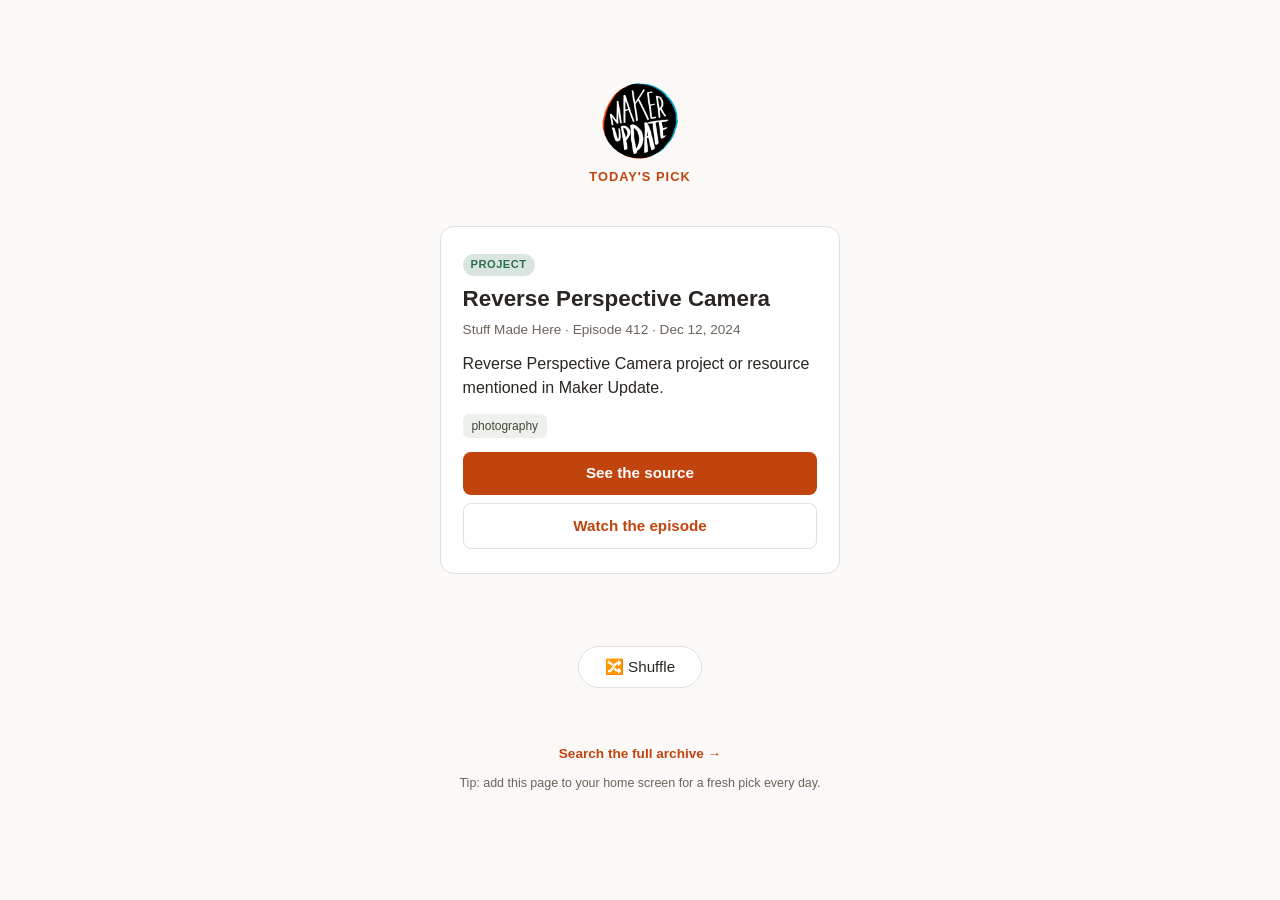
==== docs/discover.html @ 1f5bba3a "Add installable "Daily Pick" page and make the site a PWA - New docs/discover.html: a single-item, m" ====
<!DOCTYPE html>
<html lang="en">
<head>
<meta charset="UTF-8">
<meta name="viewport" content="width=device-width, initial-scale=1.0, viewport-fit=cover">
<title>Maker Update: Daily Pick</title>

<link rel="manifest" href="discover-manifest.json">
<meta name="theme-color" content="#c1440e">
<meta name="mobile-web-app-capable" content="yes">
<meta name="apple-mobile-web-app-capable" content="yes">
<meta name="apple-mobile-web-app-status-bar-style" content="default">
<meta name="apple-mobile-web-app-title" content="MU Daily Pick">

<link rel="icon" type="image/png" sizes="32x32" href="favicon-32.png">
<link rel="apple-touch-icon" href="apple-touch-icon.png">
<link rel="stylesheet" href="style.css">
<link rel="stylesheet" href="discover.css">
</head>
<body class="discover-body">

<div class="discover-wrap">
  <header class="discover-header">
    <img src="mu-logo.png" alt="Maker Update" class="discover-logo">
    <p class="discover-kicker" id="pick-kicker">Today's pick</p>
  </header>

  <main id="discover-card-slot">
    <div class="discover-loading">Loading&hellip;</div>
  </main>

  <div class="discover-actions">
    <button id="shuffle-button" type="button">&#x1F500; Shuffle</button>
  </div>

  <footer class="discover-footer">
    <a href="index.html">Search the full archive &rarr;</a>
    <p class="discover-hint">Tip: add this page to your home screen for a fresh pick every day.</p>
  </footer>
</div>

<script src="discover.js"></script>
</body>
</html>
---- docs/style.css ----
:root {
  --bg: #faf9f7;
  --surface: #ffffff;
  --border: #e3e0d9;
  --text: #2a2622;
  --text-dim: #6b6459;
  --accent: #c1440e;
  --accent-soft: #f3e3d8;
  --tag-bg: #eef0ec;
  --tag-text: #3d4a3a;
  --project-color: #2f6f4e;
  --tip-color: #2a5d8f;
  --radius: 10px;
  --max-width: 900px;
}

@media (prefers-color-scheme: dark) {
  :root:not([data-theme="light"]) {
    --bg: #1c1a17;
    --surface: #26231f;
    --border: #3a352e;
    --text: #ece7de;
    --text-dim: #a49a8a;
    --accent: #e8763f;
    --accent-soft: #3a2a1f;
    --tag-bg: #2f332c;
    --tag-text: #c9d4c3;
    --project-color: #6fbf94;
    --tip-color: #7fb3e0;
  }
}
:root[data-theme="dark"] {
  --bg: #1c1a17;
  --surface: #26231f;
  --border: #3a352e;
  --text: #ece7de;
  --text-dim: #a49a8a;
  --accent: #e8763f;
  --accent-soft: #3a2a1f;
  --tag-bg: #2f332c;
  --tag-text: #c9d4c3;
  --project-color: #6fbf94;
  --tip-color: #7fb3e0;
}

* { box-sizing: border-box; }

body {
  margin: 0;
  background: var(--bg);
  color: var(--text);
  font-family: -apple-system, BlinkMacSystemFont, "Segoe UI", Roboto, Helvetica, Arial, sans-serif;
  line-height: 1.5;
}

header {
  max-width: var(--max-width);
  margin: 0 auto;
  padding: 2.5rem 1.25rem 1rem;
  text-align: center;
}
header h1 { margin: 0 0 0.35rem; font-size: 1.9rem; letter-spacing: -0.01em; }
#title-reset {
  font: inherit;
  font-weight: 700;
  background: none;
  border: none;
  color: var(--text);
  cursor: pointer;
  padding: 0;
  display: inline-flex;
  align-items: center;
  gap: 0.6rem;
}
#title-reset:hover { color: var(--accent); }
.brand-logo {
  width: 44px;
  height: 44px;
  border-radius: 50%;
  flex-shrink: 0;
}
.tagline { margin: 0; color: var(--text-dim); font-size: 0.95rem; }

main {
  max-width: var(--max-width);
  margin: 0 auto;
  padding: 0 1.25rem 3rem;
}

.controls {
  position: sticky;
  top: 0;
  background: var(--bg);
  padding: 1rem 0;
  z-index: 5;
}

#search-box {
  width: 100%;
  font-size: 1.05rem;
  padding: 0.85rem 1rem;
  border: 1px solid var(--border);
  border-radius: var(--radius);
  background: var(--surface);
  color: var(--text);
}
#search-box:focus { outline: 2px solid var(--accent); outline-offset: 1px; }

.filter-row {
  display: flex;
  justify-content: space-between;
  align-items: center;
  gap: 0.75rem;
  margin-top: 0.75rem;
  flex-wrap: wrap;
}

.filter-group { display: flex; gap: 0.4rem; }

.filter-chip {
  border: 1px solid var(--border);
  background: var(--surface);
  color: var(--text);
  padding: 0.4rem 0.85rem;
  border-radius: 999px;
  font-size: 0.85rem;
  cursor: pointer;
}
.filter-chip.active { background: var(--accent); border-color: var(--accent); color: #fff; }

.sort-reset-group { display: flex; gap: 0.5rem; }

#sort-select {
  border: 1px solid var(--border);
  background: var(--surface);
  color: var(--text);
  border-radius: 999px;
  padding: 0.4rem 0.75rem;
  font-size: 0.85rem;
}

#reset-button {
  border: 1px solid var(--border);
  background: var(--surface);
  color: var(--text-dim);
  border-radius: 999px;
  padding: 0.4rem 0.85rem;
  font-size: 0.85rem;
  cursor: pointer;
}
#reset-button:hover { border-color: var(--accent); color: var(--accent); }

.active-tag-filter {
  margin-top: 0.6rem;
  font-size: 0.85rem;
  color: var(--text-dim);
}
.active-tag-filter span { color: var(--text); font-weight: 600; }
.active-tag-filter button {
  margin-left: 0.5rem;
  border: none;
  background: none;
  color: var(--accent);
  cursor: pointer;
  font-size: 0.85rem;
  padding: 0;
}

.status-line {
  color: var(--text-dim);
  font-size: 0.85rem;
  margin: 0.25rem 0 1rem;
}

.results { display: flex; flex-direction: column; gap: 0.9rem; }

.card {
  background: var(--surface);
  border: 1px solid var(--border);
  border-radius: var(--radius);
  padding: 1rem 1.15rem;
}

.card-top {
  display: flex;
  justify-content: space-between;
  align-items: baseline;
  gap: 0.75rem;
  flex-wrap: wrap;
}

.card-title { font-size: 1.05rem; font-weight: 600; margin: 0; }
.card-title a { color: var(--text); text-decoration: none; }
.card-title a:hover { text-decoration: underline; }

.badge {
  font-size: 0.7rem;
  text-transform: uppercase;
  letter-spacing: 0.04em;
  padding: 0.15rem 0.5rem;
  border-radius: 999px;
  font-weight: 700;
  white-space: nowrap;
}
.badge.project { background: color-mix(in srgb, var(--project-color) 18%, transparent); color: var(--project-color); }
.badge.tip { background: color-mix(in srgb, var(--tip-color) 18%, transparent); color: var(--tip-color); }

.card-meta {
  font-size: 0.82rem;
  color: var(--text-dim);
  margin: 0.15rem 0 0.5rem;
}

.card-synopsis { margin: 0 0 0.6rem; font-size: 0.92rem; }

.card-tags { display: flex; flex-wrap: wrap; gap: 0.35rem; margin-bottom: 0.6rem; }
.tag-chip {
  background: var(--tag-bg);
  color: var(--tag-text);
  border: none;
  border-radius: 6px;
  padding: 0.2rem 0.55rem;
  font-size: 0.75rem;
  cursor: pointer;
}
.tag-chip:hover { background: var(--accent-soft); }

.card-links { display: flex; gap: 1rem; flex-wrap: wrap; font-size: 0.85rem; }
.card-links a { color: var(--accent); text-decoration: none; }
.card-links a:hover { text-decoration: underline; }

.no-results { text-align: center; color: var(--text-dim); padding: 3rem 1rem; }

.load-more-wrap { text-align: center; margin-top: 1.5rem; }
#load-more {
  border: 1px solid var(--border);
  background: var(--surface);
  color: var(--text);
  padding: 0.6rem 1.5rem;
  border-radius: 999px;
  cursor: pointer;
  font-size: 0.9rem;
}
#load-more:hover { border-color: var(--accent); color: var(--accent); }

footer {
  max-width: var(--max-width);
  margin: 0 auto;
  padding: 1.5rem 1.25rem 3rem;
  text-align: center;
  font-size: 0.8rem;
  color: var(--text-dim);
}
footer a { color: var(--text-dim); }
---- docs/discover.css ----
.discover-body {
  display: flex;
  min-height: 100vh;
  align-items: center;
  justify-content: center;
  padding: env(safe-area-inset-top) env(safe-area-inset-right) env(safe-area-inset-bottom) env(safe-area-inset-left);
}

.discover-wrap {
  width: 100%;
  max-width: 480px;
  padding: 1.5rem 1.25rem 2.5rem;
  display: flex;
  flex-direction: column;
  align-items: center;
  text-align: center;
}

.discover-header {
  display: flex;
  flex-direction: column;
  align-items: center;
  gap: 0.5rem;
  margin-bottom: 1.5rem;
}

.discover-logo {
  width: 76px;
  height: 76px;
  border-radius: 50%;
}

.discover-kicker {
  margin: 0;
  font-size: 0.8rem;
  text-transform: uppercase;
  letter-spacing: 0.08em;
  font-weight: 700;
  color: var(--accent);
}

#discover-card-slot {
  width: 100%;
}

.discover-loading,
.discover-error {
  color: var(--text-dim);
  padding: 3rem 1rem;
}

.discover-card {
  background: var(--surface);
  border: 1px solid var(--border);
  border-radius: 14px;
  padding: 1.5rem 1.35rem;
  text-align: left;
  width: 100%;
  box-sizing: border-box;
}

.discover-card .badge { margin-bottom: 0.6rem; display: inline-block; }

.discover-card h1 {
  font-size: 1.4rem;
  line-height: 1.25;
  margin: 0 0 0.4rem;
}
.discover-card h1 a { color: var(--text); text-decoration: none; }
.discover-card h1 a:hover { text-decoration: underline; }

.discover-card .card-meta { font-size: 0.85rem; color: var(--text-dim); margin: 0 0 0.75rem; }

.discover-card .card-synopsis { font-size: 1rem; margin: 0 0 0.85rem; }

.discover-card .card-tags { display: flex; flex-wrap: wrap; gap: 0.35rem; margin-bottom: 0.85rem; }

.discover-card .card-links { display: flex; flex-direction: column; gap: 0.5rem; font-size: 0.95rem; }
.discover-card .card-links a {
  color: #fff;
  background: var(--accent);
  text-decoration: none;
  text-align: center;
  padding: 0.65rem 1rem;
  border-radius: 8px;
  font-weight: 600;
}
.discover-card .card-links a:hover { opacity: 0.9; }
.discover-card .card-links a.secondary {
  color: var(--accent);
  background: none;
  border: 1px solid var(--border);
}

.discover-actions { margin-top: 1.5rem; }
#shuffle-button {
  border: 1px solid var(--border);
  background: var(--surface);
  color: var(--text);
  padding: 0.7rem 1.6rem;
  border-radius: 999px;
  font-size: 0.95rem;
  cursor: pointer;
}
#shuffle-button:hover { border-color: var(--accent); color: var(--accent); }
#shuffle-button:active { transform: scale(0.98); }

.discover-footer {
  margin-top: 2rem;
  font-size: 0.85rem;
}
.discover-footer a { color: var(--accent); text-decoration: none; font-weight: 600; }
.discover-footer a:hover { text-decoration: underline; }
.discover-hint {
  color: var(--text-dim);
  font-size: 0.78rem;
  margin: 0.6rem 0 0;
}
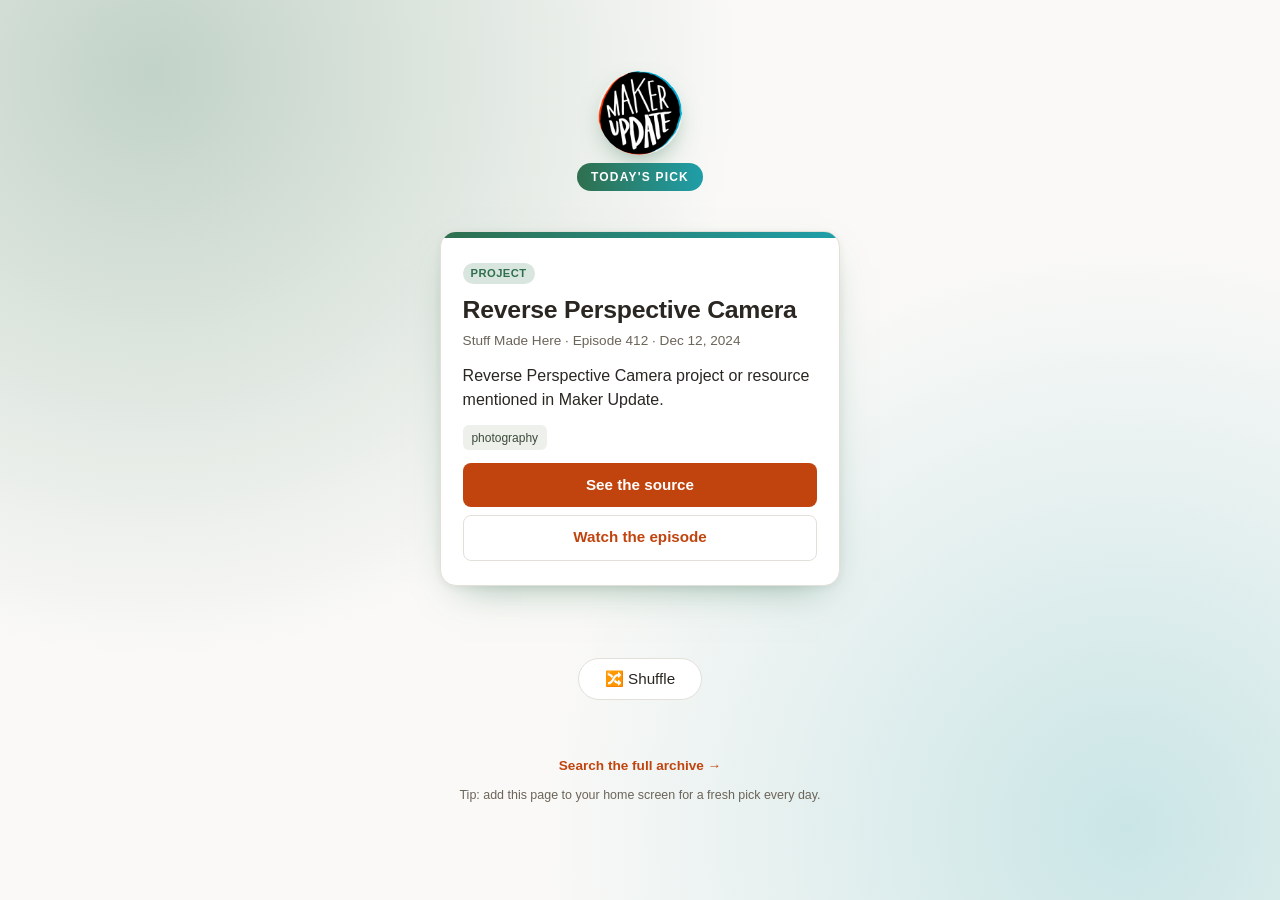
==== commit d1333fd6: "Fix stale-cache tag filter + add "Back to Daily Pick" breadcrumb - Added cache-busting (?v=3) to app" ====
--- a/docs/discover.html
+++ b/docs/discover.html
@@ -14,8 +14,8 @@
 
 <link rel="icon" type="image/png" sizes="32x32" href="favicon-32.png">
 <link rel="apple-touch-icon" href="apple-touch-icon.png">
-<link rel="stylesheet" href="style.css">
-<link rel="stylesheet" href="discover.css">
+<link rel="stylesheet" href="style.css?v=3">
+<link rel="stylesheet" href="discover.css?v=3">
 </head>
 <body class="discover-body">
 
@@ -39,6 +39,6 @@
   </footer>
 </div>
 
-<script src="discover.js"></script>
+<script src="discover.js?v=3"></script>
 </body>
 </html>
--- a/docs/style.css
+++ b/docs/style.css
@@ -53,6 +53,23 @@
   line-height: 1.5;
 }
 
+.discover-breadcrumb {
+  max-width: var(--max-width);
+  margin: 0 auto;
+  padding: 0.85rem 1.25rem 0;
+}
+.discover-breadcrumb a {
+  display: inline-block;
+  font-size: 0.85rem;
+  font-weight: 600;
+  color: var(--accent);
+  text-decoration: none;
+  background: var(--accent-soft);
+  padding: 0.35rem 0.75rem;
+  border-radius: 999px;
+}
+.discover-breadcrumb a:hover { text-decoration: underline; }
+
 header {
   max-width: var(--max-width);
   margin: 0 auto;
@@ -215,6 +232,7 @@
 
 .card-tags { display: flex; flex-wrap: wrap; gap: 0.35rem; margin-bottom: 0.6rem; }
 .tag-chip {
+  display: inline-block;
   background: var(--tag-bg);
   color: var(--tag-text);
   border: none;
@@ -222,6 +240,7 @@
   padding: 0.2rem 0.55rem;
   font-size: 0.75rem;
   cursor: pointer;
+  text-decoration: none;
 }
 .tag-chip:hover { background: var(--accent-soft); }
 
--- a/docs/discover.css
+++ b/docs/discover.css
@@ -1,9 +1,25 @@
+/* Soft two-tone color wash, one of a handful of daily themes (picked by
+   date hash in discover.js so the page's whole mood shifts day to day,
+   not just the featured item) -- kept low-opacity so it stays legible in
+   both light and dark mode rather than overpowering the content. */
+.theme-0 { --blob-a: 193, 68, 14;  --blob-b: 232, 118, 99;  }  /* sunrise: orange -> coral */
+.theme-1 { --blob-a: 31, 158, 168; --blob-b: 42, 93, 143;   }  /* teal -> blue */
+.theme-2 { --blob-a: 47, 111, 78;  --blob-b: 31, 158, 168;  }  /* forest -> teal */
+.theme-3 { --blob-a: 138, 78, 168; --blob-b: 193, 68, 14;   }  /* violet -> orange */
+.theme-4 { --blob-a: 199, 149, 44; --blob-b: 193, 68, 14;   }  /* gold -> red */
+.theme-5 { --blob-a: 42, 93, 143;  --blob-b: 31, 158, 168;  }  /* blue -> teal */
+
 .discover-body {
   display: flex;
   min-height: 100vh;
   align-items: center;
   justify-content: center;
   padding: env(safe-area-inset-top) env(safe-area-inset-right) env(safe-area-inset-bottom) env(safe-area-inset-left);
+  background-color: var(--bg);
+  background-image:
+    radial-gradient(circle at 12% 8%, rgba(var(--blob-a, 193, 68, 14), 0.28), transparent 42%),
+    radial-gradient(circle at 88% 92%, rgba(var(--blob-b, 232, 118, 99), 0.22), transparent 42%);
+  background-attachment: fixed;
 }
 
 .discover-wrap {
@@ -25,18 +41,22 @@
 }
 
 .discover-logo {
-  width: 76px;
-  height: 76px;
+  width: 84px;
+  height: 84px;
   border-radius: 50%;
+  box-shadow: 0 10px 26px -10px rgba(var(--blob-a, 193, 68, 14), 0.6);
 }
 
 .discover-kicker {
   margin: 0;
-  font-size: 0.8rem;
+  font-size: 0.75rem;
   text-transform: uppercase;
-  letter-spacing: 0.08em;
+  letter-spacing: 0.1em;
   font-weight: 700;
-  color: var(--accent);
+  color: #fff;
+  background: linear-gradient(90deg, rgb(var(--blob-a, 193, 68, 14)), rgb(var(--blob-b, 232, 118, 99)));
+  padding: 0.3rem 0.85rem;
+  border-radius: 999px;
 }
 
 #discover-card-slot {
@@ -50,20 +70,35 @@
 }
 
 .discover-card {
+  position: relative;
   background: var(--surface);
   border: 1px solid var(--border);
-  border-radius: 14px;
-  padding: 1.5rem 1.35rem;
+  border-radius: 16px;
+  padding: 1.75rem 1.35rem 1.5rem;
   text-align: left;
   width: 100%;
   box-sizing: border-box;
+  box-shadow: 0 16px 40px -20px rgba(var(--blob-a, 193, 68, 14), 0.55), 0 2px 8px rgba(0, 0, 0, 0.06);
+  overflow: hidden;
 }
 
-.discover-card .badge { margin-bottom: 0.6rem; display: inline-block; }
+.discover-card::before {
+  content: "";
+  position: absolute;
+  top: 0;
+  left: 0;
+  right: 0;
+  height: 6px;
+  background: linear-gradient(90deg, rgb(var(--blob-a, 193, 68, 14)), rgb(var(--blob-b, 232, 118, 99)));
+}
+
+.discover-card .badge { margin-bottom: 0.7rem; display: inline-block; }
 
 .discover-card h1 {
-  font-size: 1.4rem;
-  line-height: 1.25;
+  font-size: 1.55rem;
+  font-weight: 800;
+  line-height: 1.2;
+  letter-spacing: -0.01em;
   margin: 0 0 0.4rem;
 }
 .discover-card h1 a { color: var(--text); text-decoration: none; }
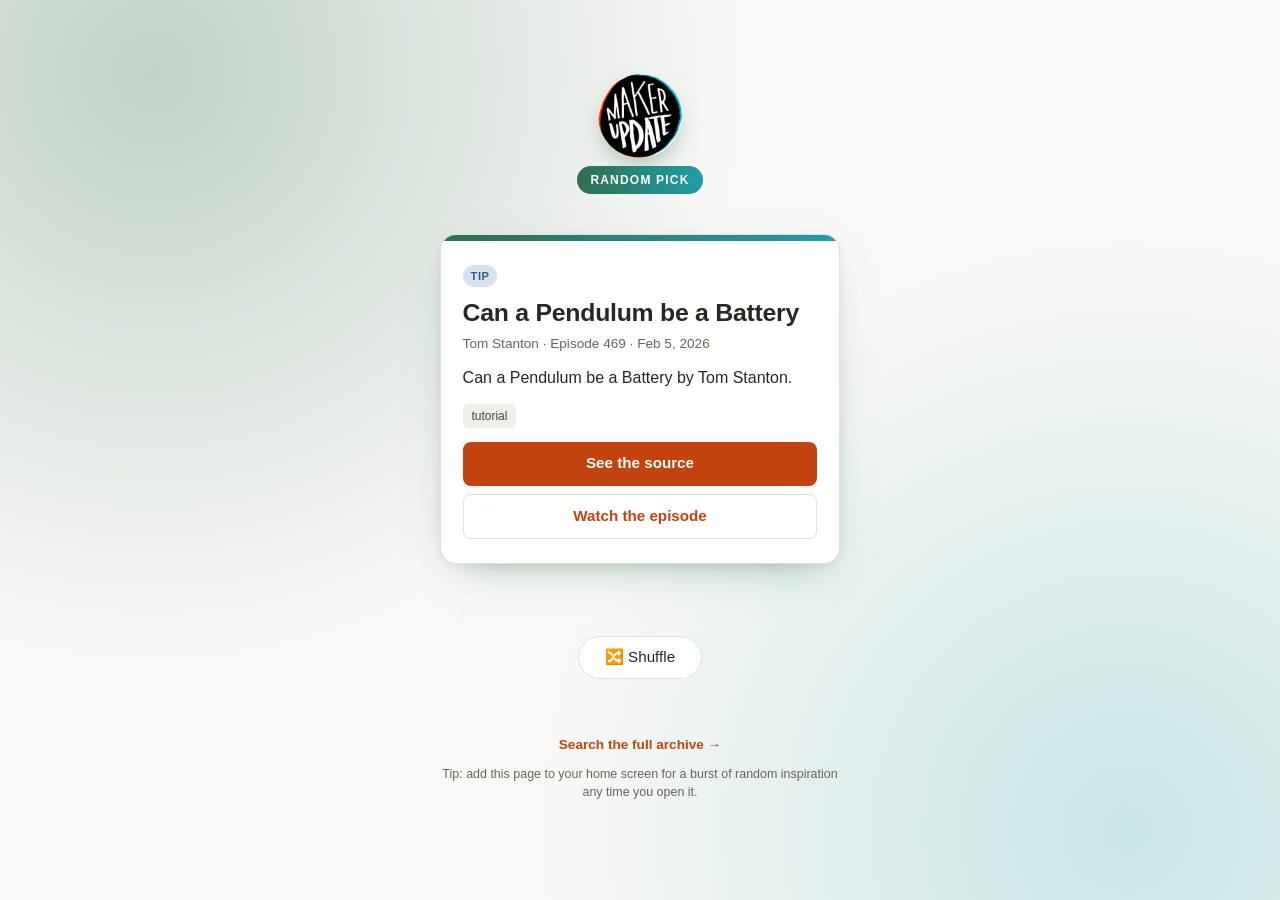
==== commit 921d400c: "Update to 10 years, and make Random Pick truly random every load - Subhead now reads "Search 10 year" ====
--- a/docs/discover.html
+++ b/docs/discover.html
@@ -3,14 +3,14 @@
 <head>
 <meta charset="UTF-8">
 <meta name="viewport" content="width=device-width, initial-scale=1.0, viewport-fit=cover">
-<title>Maker Update: Daily Pick</title>
+<title>Maker Update: Random Pick</title>
 
 <link rel="manifest" href="discover-manifest.json">
 <meta name="theme-color" content="#c1440e">
 <meta name="mobile-web-app-capable" content="yes">
 <meta name="apple-mobile-web-app-capable" content="yes">
 <meta name="apple-mobile-web-app-status-bar-style" content="default">
-<meta name="apple-mobile-web-app-title" content="MU Daily Pick">
+<meta name="apple-mobile-web-app-title" content="MU Random Pick">
 
 <link rel="icon" type="image/png" sizes="32x32" href="favicon-32.png">
 <link rel="apple-touch-icon" href="apple-touch-icon.png">
@@ -35,10 +35,10 @@
 
   <footer class="discover-footer">
     <a href="index.html">Search the full archive &rarr;</a>
-    <p class="discover-hint">Tip: add this page to your home screen for a fresh pick every day.</p>
+    <p class="discover-hint">Tip: add this page to your home screen for a burst of random inspiration any time you open it.</p>
   </footer>
 </div>
 
-<script src="discover.js?v=3"></script>
+<script src="discover.js?v=4"></script>
 </body>
 </html>
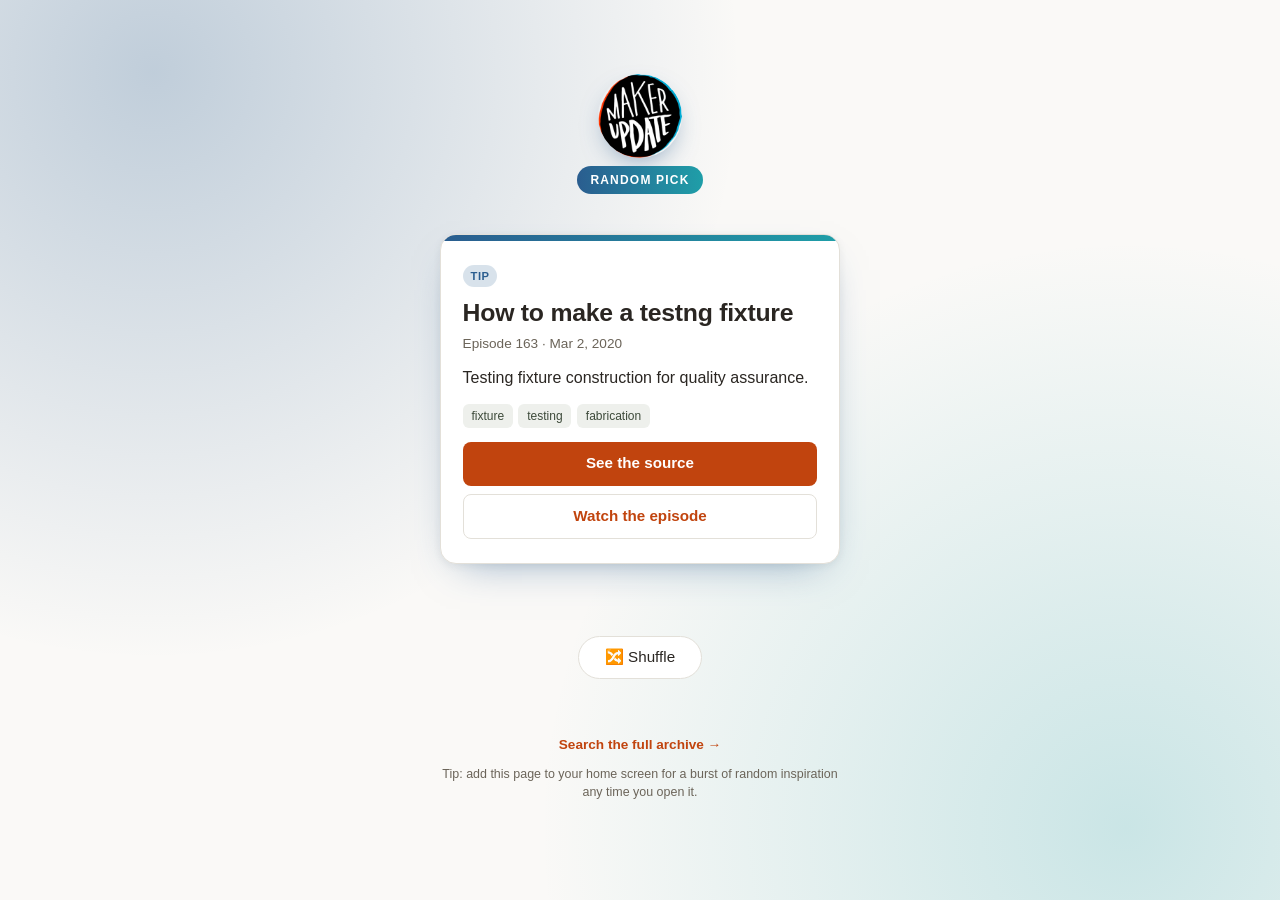
==== commit 196d23b9: "Fix two rules the previous Airtable rebuild dropped, cache-bust data.json Auditing the prior commit " ====
--- a/docs/discover.html
+++ b/docs/discover.html
@@ -39,6 +39,6 @@
   </footer>
 </div>
 
-<script src="discover.js?v=4"></script>
+<script src="discover.js?v=5"></script>
 </body>
 </html>
